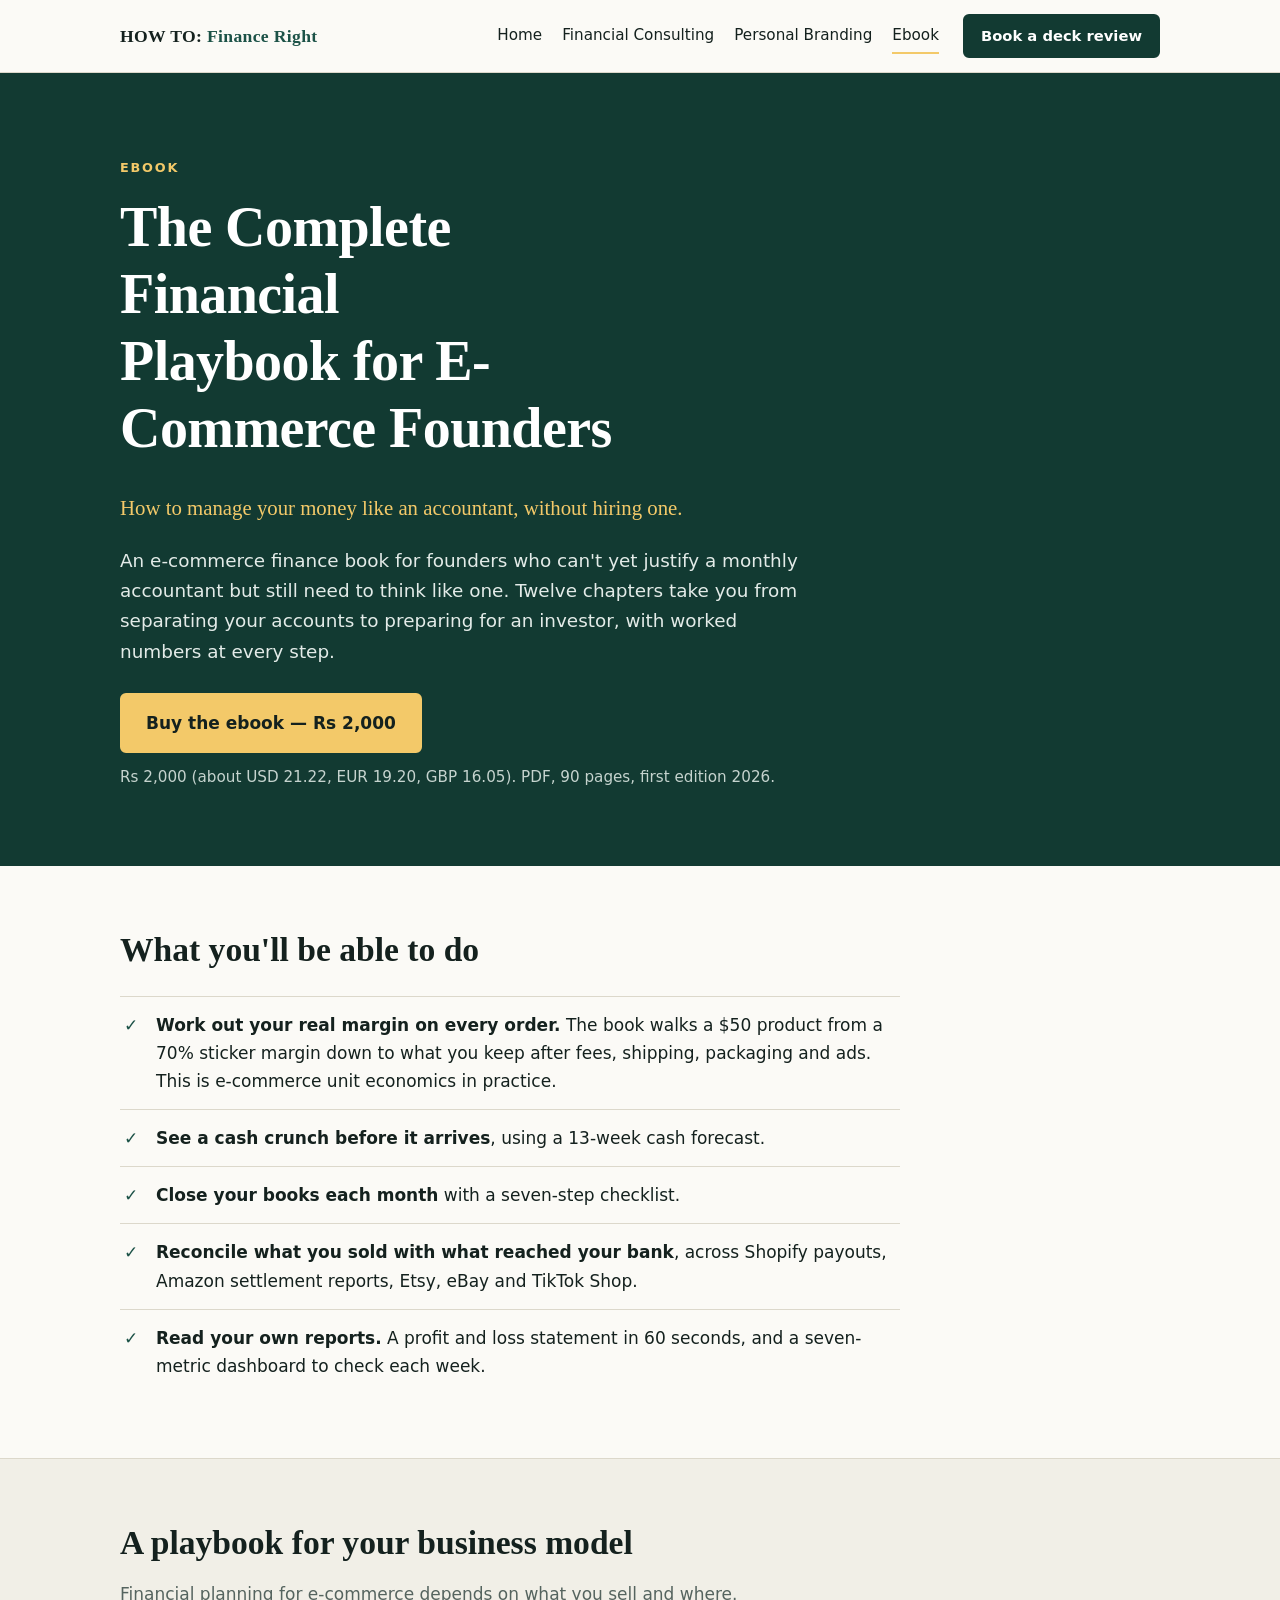
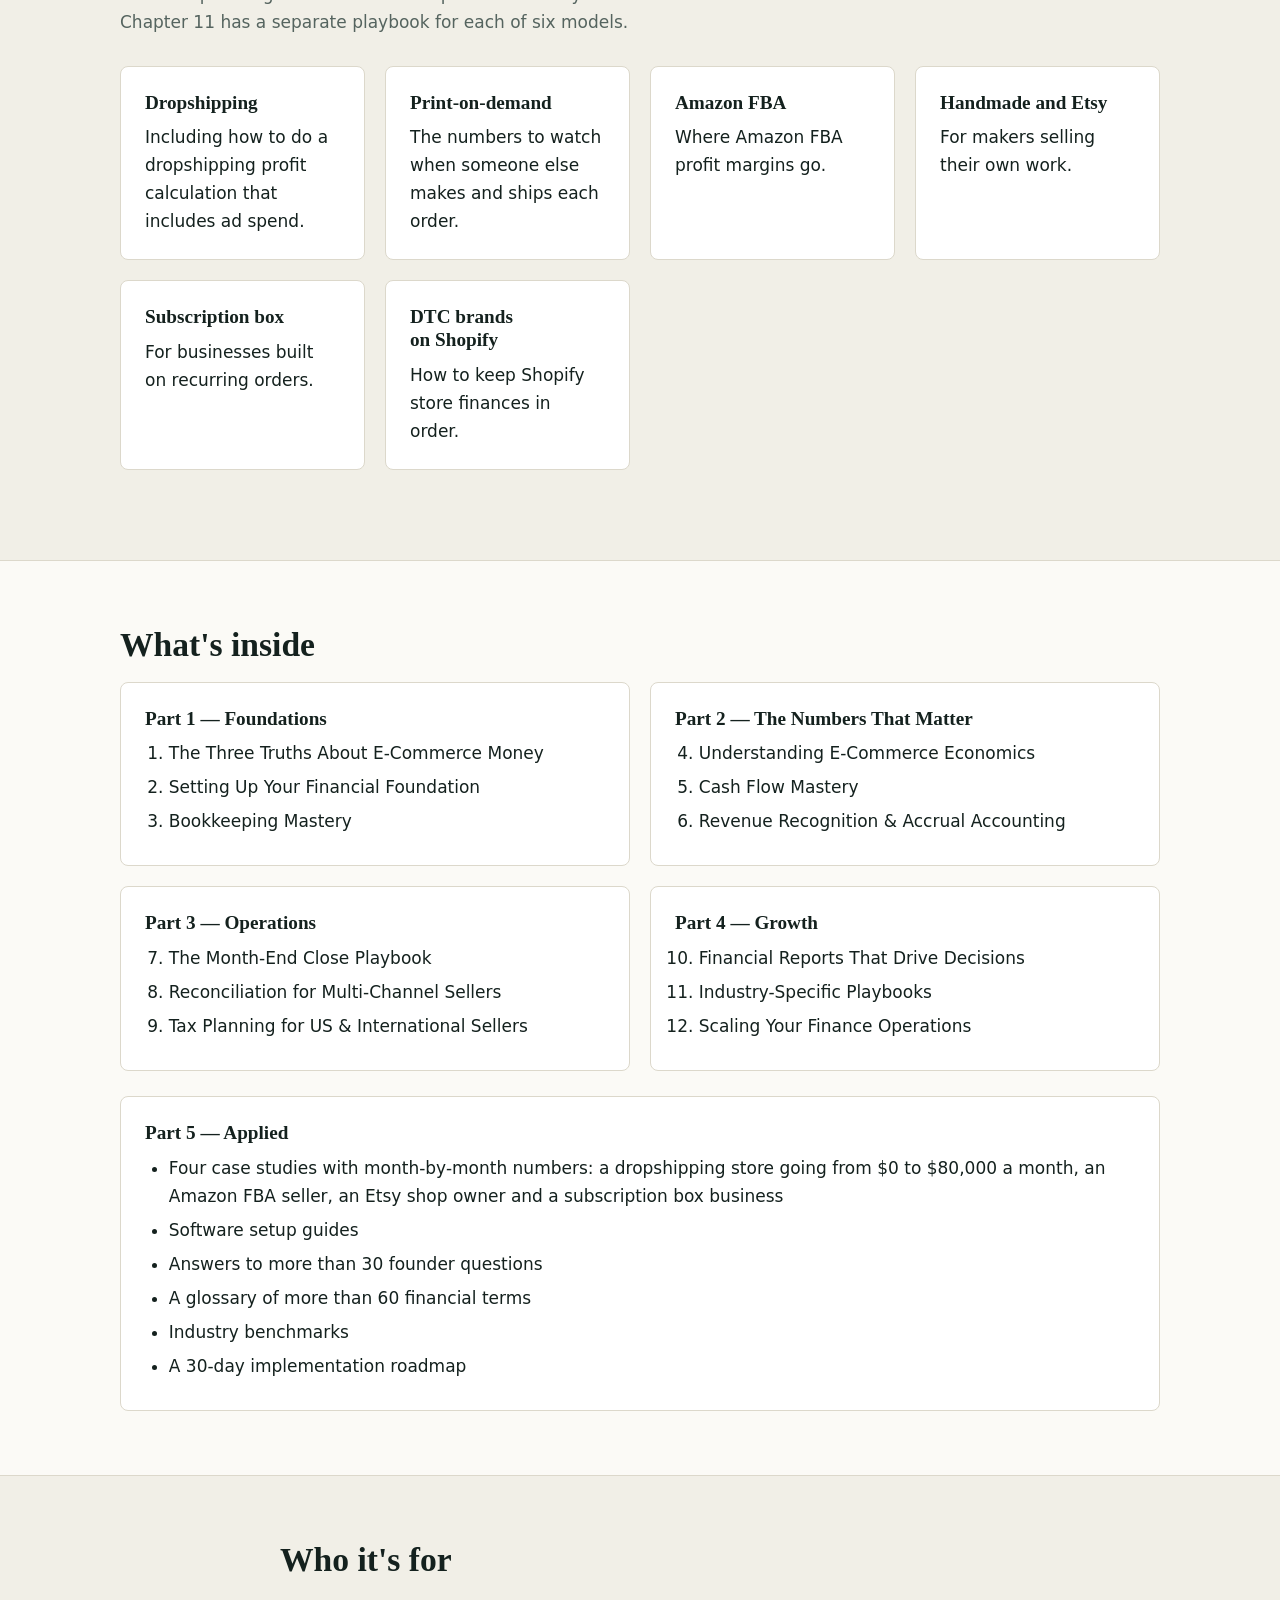
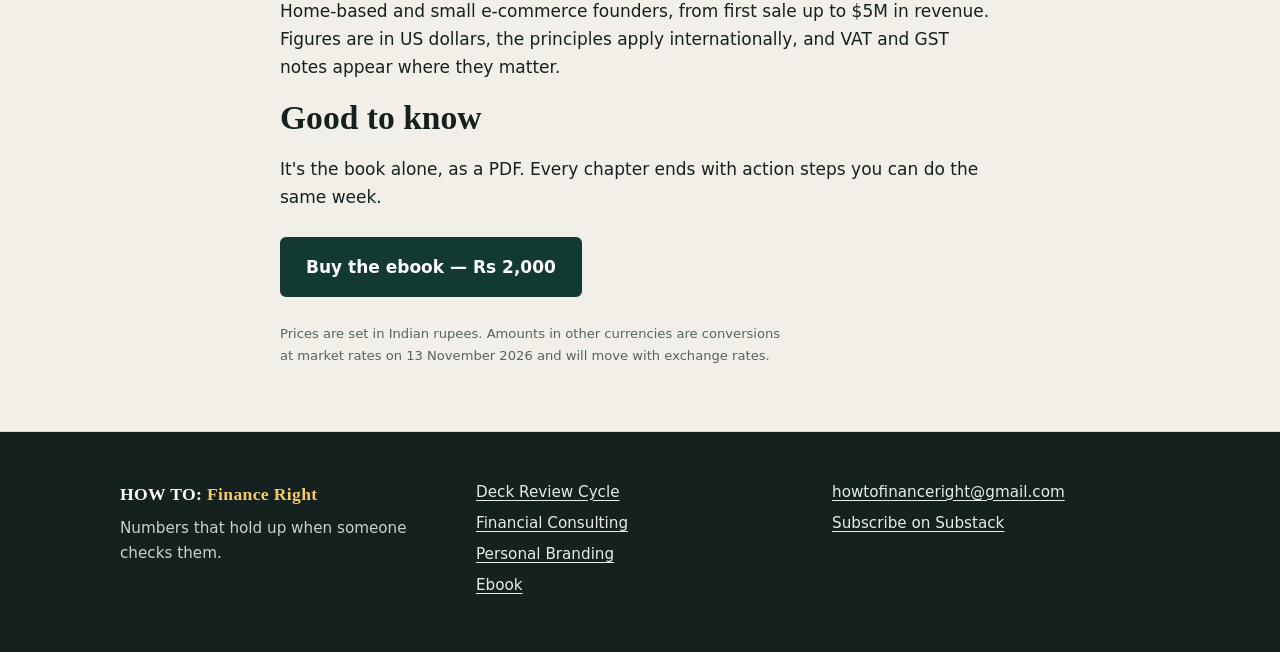
==== finance-right-site/ebook.html @ 841ba1ed "Build HOW TO: Finance Right static site Four static pages (Home, Financial Consulting, Personal Bran" ====
<!doctype html>
<html lang="en">
<head>
<meta charset="utf-8">
<meta name="viewport" content="width=device-width, initial-scale=1">
<title>E-Commerce Finance Book: The Complete Financial Playbook</title>
<meta name="description" content="An e-commerce finance book for founders: real margins, cash flow, month-end close and tax, across six business models from dropshipping to Shopify brands. Rs 2,000.">
<meta property="og:title" content="E-Commerce Finance Book: The Complete Financial Playbook">
<meta property="og:description" content="An e-commerce finance book for founders: real margins, cash flow, month-end close and tax, across six business models from dropshipping to Shopify brands. Rs 2,000.">
<meta property="og:type" content="website">
<meta property="og:site_name" content="HOW TO: Finance Right">
<link rel="icon" href="data:image/svg+xml,%3Csvg xmlns='http://www.w3.org/2000/svg' viewBox='0 0 32 32'%3E%3Crect width='32' height='32' rx='6' fill='%23123a32'/%3E%3Cpath d='M8 21l6-6 4 4 6-8' fill='none' stroke='%23f3c969' stroke-width='3' stroke-linecap='round' stroke-linejoin='round'/%3E%3C/svg%3E">
<link rel="stylesheet" href="styles.css">
</head>
<body>
<a class="skip" href="#main">Skip to content</a>
<header class="site-header">
  <div class="wrap bar">
    <a class="brand" href="index.html">HOW TO: <span>Finance Right</span></a>
    <nav aria-label="Main"><a href="index.html">Home</a><a href="financial-consulting.html">Financial Consulting</a><a href="personal-branding.html">Personal Branding</a><a href="ebook.html" aria-current="page">Ebook</a></nav>
    <a class="btn btn-small" href="https://topmate.io/dhriyati_nandu" target="_blank" rel="noopener">Book a deck review</a>
  </div>
</header>
<main id="main">

<section class="hero">
  <div class="wrap">
    <p class="eyebrow">Ebook</p>
    <h1>The Complete Financial Playbook for E-Commerce Founders</h1>
    <p class="sub">How to manage your money like an accountant, without hiring one.</p>
    <p class="lede">An e-commerce finance book for founders who can't yet justify a monthly accountant but still need to think like one. Twelve chapters take you from separating your accounts to preparing for an investor, with worked numbers at every step.</p>
    <p class="actions"><a class="btn" href="https://financeright.gumroad.com/" target="_blank" rel="noopener">Buy the ebook — Rs 2,000</a></p>
    <p class="price-note">Rs 2,000 (about USD 21.22, EUR 19.20, GBP 16.05). PDF, 90 pages, first edition 2026.</p>
  </div>
</section>

<section class="wrap section">
  <h2>What you'll be able to do</h2>
  <ul class="checks">
    <li><strong>Work out your real margin on every order.</strong> The book walks a $50 product from a 70% sticker margin down to what you keep after fees, shipping, packaging and ads. This is e-commerce unit economics in practice.</li>
    <li><strong>See a cash crunch before it arrives</strong>, using a 13-week cash forecast.</li>
    <li><strong>Close your books each month</strong> with a seven-step checklist.</li>
    <li><strong>Reconcile what you sold with what reached your bank</strong>, across Shopify payouts, Amazon settlement reports, Etsy, eBay and TikTok Shop.</li>
    <li><strong>Read your own reports.</strong> A profit and loss statement in 60 seconds, and a seven-metric dashboard to check each week.</li>
  </ul>
</section>

<section class="band">
  <div class="wrap section">
    <h2>A playbook for your business model</h2>
    <p class="section-intro">Financial planning for e-commerce depends on what you sell and where. Chapter 11 has a separate playbook for each of six models.</p>
    <div class="grid three">
      <div class="card"><h3>Dropshipping</h3><p>Including how to do a dropshipping profit calculation that includes ad spend.</p></div>
      <div class="card"><h3>Print-on-demand</h3><p>The numbers to watch when someone else makes and ships each order.</p></div>
      <div class="card"><h3>Amazon FBA</h3><p>Where Amazon FBA profit margins go.</p></div>
      <div class="card"><h3>Handmade and Etsy</h3><p>For makers selling their own work.</p></div>
      <div class="card"><h3>Subscription box</h3><p>For businesses built on recurring orders.</p></div>
      <div class="card"><h3>DTC brands on Shopify</h3><p>How to keep Shopify store finances in order.</p></div>
    </div>
  </div>
</section>

<section class="wrap section">
  <h2>What's inside</h2>
  <div class="grid two">
    <div class="card toc"><h3>Part 1 — Foundations</h3><ol start="1"><li>The Three Truths About E-Commerce Money</li><li>Setting Up Your Financial Foundation</li><li>Bookkeeping Mastery</li></ol></div>
    <div class="card toc"><h3>Part 2 — The Numbers That Matter</h3><ol start="4"><li>Understanding E-Commerce Economics</li><li>Cash Flow Mastery</li><li>Revenue Recognition &amp; Accrual Accounting</li></ol></div>
    <div class="card toc"><h3>Part 3 — Operations</h3><ol start="7"><li>The Month-End Close Playbook</li><li>Reconciliation for Multi-Channel Sellers</li><li>Tax Planning for US &amp; International Sellers</li></ol></div>
    <div class="card toc"><h3>Part 4 — Growth</h3><ol start="10"><li>Financial Reports That Drive Decisions</li><li>Industry-Specific Playbooks</li><li>Scaling Your Finance Operations</li></ol></div>
  </div>
  <div class="card toc wide">
    <h3>Part 5 — Applied</h3>
    <ul>
      <li>Four case studies with month-by-month numbers: a dropshipping store going from $0 to $80,000 a month, an Amazon FBA seller, an Etsy shop owner and a subscription box business</li>
      <li>Software setup guides</li>
      <li>Answers to more than 30 founder questions</li>
      <li>A glossary of more than 60 financial terms</li>
      <li>Industry benchmarks</li>
      <li>A 30-day implementation roadmap</li>
    </ul>
  </div>
</section>

<section class="band">
  <div class="wrap section narrow">
    <h2>Who it's for</h2>
    <p>Home-based and small e-commerce founders, from first sale up to $5M in revenue. Figures are in US dollars, the principles apply internationally, and VAT and GST notes appear where they matter.</p>
    <h2>Good to know</h2>
    <p>It's the book alone, as a PDF. Every chapter ends with action steps you can do the same week.</p>
    <p class="actions"><a class="btn" href="https://financeright.gumroad.com/" target="_blank" rel="noopener">Buy the ebook — Rs 2,000</a></p>
    <p class="fineprint">Prices are set in Indian rupees. Amounts in other currencies are conversions at market rates on 13 November 2026 and will move with exchange rates.</p>
  </div>
</section>

</main>
<footer class="site-footer">
  <div class="wrap foot">
    <div>
      <p class="brand">HOW TO: <span>Finance Right</span></p>
      <p>Numbers that hold up when someone checks them.</p>
    </div>
    <ul>
      <li><a href="index.html">Deck Review Cycle</a></li>
      <li><a href="financial-consulting.html">Financial Consulting</a></li>
      <li><a href="personal-branding.html">Personal Branding</a></li>
      <li><a href="ebook.html">Ebook</a></li>
    </ul>
    <ul>
      <li><a href="mailto:howtofinanceright@gmail.com">howtofinanceright@gmail.com</a></li>
      <li><a href="https://howtofinanceright.substack.com/" target="_blank" rel="noopener">Subscribe on Substack</a></li>
    </ul>
  </div>
</footer>
</body>
</html>
---- finance-right-site/styles.css ----
:root {
  --ink: #14211e;
  --muted: #55645f;
  --green: #123a32;
  --green-2: #1c5247;
  --gold: #f3c969;
  --paper: #fbfaf6;
  --band: #f1efe7;
  --line: #dcd8cb;
  --white: #ffffff;
  --serif: "Iowan Old Style", "Palatino Linotype", Palatino, Georgia, serif;
  --sans: system-ui, -apple-system, "Segoe UI", Roboto, "Helvetica Neue", Arial, sans-serif;
}

* { box-sizing: border-box; }

html { -webkit-text-size-adjust: 100%; }

body {
  margin: 0;
  background: var(--paper);
  color: var(--ink);
  font-family: var(--sans);
  font-size: 1.0625rem;
  line-height: 1.65;
}

a { color: var(--green-2); text-underline-offset: 3px; }
a:hover { color: var(--green); }
a:focus-visible, .btn:focus-visible { outline: 3px solid var(--gold); outline-offset: 3px; }

h1, h2, h3 { font-family: var(--serif); line-height: 1.2; margin: 0 0 0.5em; font-weight: 600; text-wrap: balance; }
h1 { font-size: clamp(2.1rem, 5.2vw, 3.5rem); letter-spacing: -0.01em; }
h2 { font-size: clamp(1.55rem, 3.2vw, 2.1rem); }
h3 { font-size: 1.2rem; }
p { margin: 0 0 1em; }

.wrap { max-width: 1080px; margin: 0 auto; padding: 0 20px; }
.section { padding-top: 64px; padding-bottom: 64px; }
.narrow { max-width: 760px; }
.center { text-align: center; }
.band { background: var(--band); border-block: 1px solid var(--line); }
.section-intro { color: var(--muted); max-width: 62ch; margin-bottom: 1.75em; }

.skip { position: absolute; left: -9999px; }
.skip:focus { left: 12px; top: 12px; background: var(--white); padding: 8px 12px; z-index: 10; }

/* Header */
.site-header { background: var(--paper); border-bottom: 1px solid var(--line); position: sticky; top: 0; z-index: 5; }
.bar { display: flex; align-items: center; gap: 12px 24px; flex-wrap: wrap; padding-top: 14px; padding-bottom: 14px; }
.brand { font-family: var(--serif); font-weight: 700; font-size: 1.1rem; color: var(--ink); text-decoration: none; letter-spacing: 0.02em; margin: 0; }
.brand span { color: var(--green-2); }
.site-header nav { display: flex; flex-wrap: wrap; gap: 4px 20px; margin-left: auto; }
.site-header nav a { color: var(--ink); text-decoration: none; font-size: 0.95rem; padding: 4px 0; border-bottom: 2px solid transparent; }
.site-header nav a:hover, .site-header nav a[aria-current="page"] { border-bottom-color: var(--gold); }

/* Buttons */
.btn {
  display: inline-block;
  background: var(--green);
  color: var(--white);
  text-decoration: none;
  font-weight: 600;
  padding: 14px 24px;
  border-radius: 6px;
  border: 2px solid var(--green);
  transition: background 0.15s ease;
}
.btn:hover { background: var(--green-2); border-color: var(--green-2); color: var(--white); }
.btn-small { padding: 8px 16px; font-size: 0.92rem; }
.btn-ghost { background: transparent; color: var(--green); }
.btn-ghost:hover { background: var(--green); color: var(--white); }
.actions { margin: 1.5em 0 0.75em; }

/* Hero */
.hero { background: var(--green); color: var(--white); padding: 84px 0 76px; }
.hero h1 { max-width: 18ch; }
.hero .eyebrow { color: var(--gold); text-transform: uppercase; letter-spacing: 0.14em; font-size: 0.8rem; font-weight: 700; margin-bottom: 1.2em; }
.hero .sub { font-family: var(--serif); font-size: 1.3rem; color: var(--gold); }
.hero .lede { font-size: 1.15rem; max-width: 60ch; color: #e3ebe8; }
.hero .btn { background: var(--gold); border-color: var(--gold); color: var(--ink); }
.hero .btn:hover { background: #f8d98e; border-color: #f8d98e; color: var(--ink); }
.hero .price-note { color: #c5d3ce; font-size: 0.95rem; margin: 0; }

/* Grids and cards */
.grid { display: grid; gap: 20px; margin-bottom: 1.5em; }
.grid.two { grid-template-columns: repeat(2, 1fr); }
.grid.three { grid-template-columns: repeat(auto-fit, minmax(240px, 1fr)); }
.grid.four { grid-template-columns: repeat(auto-fit, minmax(200px, 1fr)); }
.card { background: var(--white); border: 1px solid var(--line); border-radius: 8px; padding: 24px; }
.card p:last-child { margin-bottom: 0; }
.card .big { font-family: var(--serif); font-size: 3rem; line-height: 1; color: var(--green-2); margin-bottom: 0.2em; }
.link-card { display: flex; flex-direction: column; color: var(--ink); text-decoration: none; transition: border-color 0.15s ease, transform 0.15s ease; }
.link-card:hover { border-color: var(--green-2); transform: translateY(-2px); color: var(--ink); }
.link-card .tag { font-weight: 700; color: var(--green-2); }
.link-card .more { margin-top: auto; color: var(--green-2); font-weight: 600; }

.callout { border-left: 4px solid var(--gold); background: var(--white); padding: 20px 24px; border-radius: 0 8px 8px 0; margin-top: 1.5em; max-width: 760px; }
.callout p { margin: 0; }

/* Steps */
.steps { list-style: none; counter-reset: step; padding: 0; margin: 1.5em 0 0; display: grid; gap: 20px; grid-template-columns: repeat(auto-fit, minmax(220px, 1fr)); }
.steps li { counter-increment: step; border-top: 3px solid var(--green); padding-top: 16px; }
.steps li::before { content: "0" counter(step); font-family: var(--serif); font-size: 1.6rem; color: var(--green-2); display: block; margin-bottom: 0.3em; }
.steps p { margin: 0; color: var(--muted); }

/* Terms */
.terms { margin: 1.5em 0 0; display: grid; gap: 0; }
.terms > div { display: grid; grid-template-columns: minmax(200px, 1fr) 2fr; gap: 8px 32px; padding: 18px 0; border-top: 1px solid var(--line); }
.terms dt { font-family: var(--serif); font-weight: 600; font-size: 1.15rem; }
.terms dd { margin: 0; color: var(--muted); }

/* Lists */
.plain { padding-left: 1.3em; }
.plain li { margin-bottom: 0.3em; }
.checks { list-style: none; padding: 0; margin: 1.5em 0 0; max-width: 780px; }
.checks li { position: relative; padding: 14px 0 14px 36px; border-top: 1px solid var(--line); }
.checks li::before { content: "✓"; position: absolute; left: 4px; color: var(--green-2); font-weight: 700; }
.toc ol, .toc ul { margin: 0; padding-left: 1.4em; }
.toc li { margin-bottom: 0.35em; }
.toc.wide { margin-top: 20px; }

.price-note { color: var(--muted); font-size: 0.95rem; }
.fineprint { color: var(--muted); font-size: 0.82rem; max-width: 60ch; margin: 2em auto 0; }
.narrow:not(.center) .fineprint { margin-left: 0; }

/* Footer */
.site-footer { background: var(--ink); color: #c9d2cf; padding: 48px 0; font-size: 0.95rem; }
.site-footer .brand { color: var(--white); margin-bottom: 0.4em; }
.site-footer .brand span { color: var(--gold); }
.foot { display: grid; gap: 28px; grid-template-columns: repeat(auto-fit, minmax(220px, 1fr)); }
.site-footer ul { list-style: none; margin: 0; padding: 0; }
.site-footer li { margin-bottom: 0.4em; }
.site-footer a { color: #e6ecea; }
.site-footer a:hover { color: var(--gold); }

@media (max-width: 720px) {
  .section { padding-top: 44px; padding-bottom: 44px; }
  .hero { padding: 52px 0 48px; }
  .site-header { position: static; }
  .site-header nav { margin-left: 0; width: 100%; order: 3; }
  .bar .btn-small { margin-left: auto; }
  .terms > div { grid-template-columns: 1fr; }
  .grid.two { grid-template-columns: 1fr; }
}

@media (prefers-reduced-motion: reduce) {
  * { transition: none !important; }
}
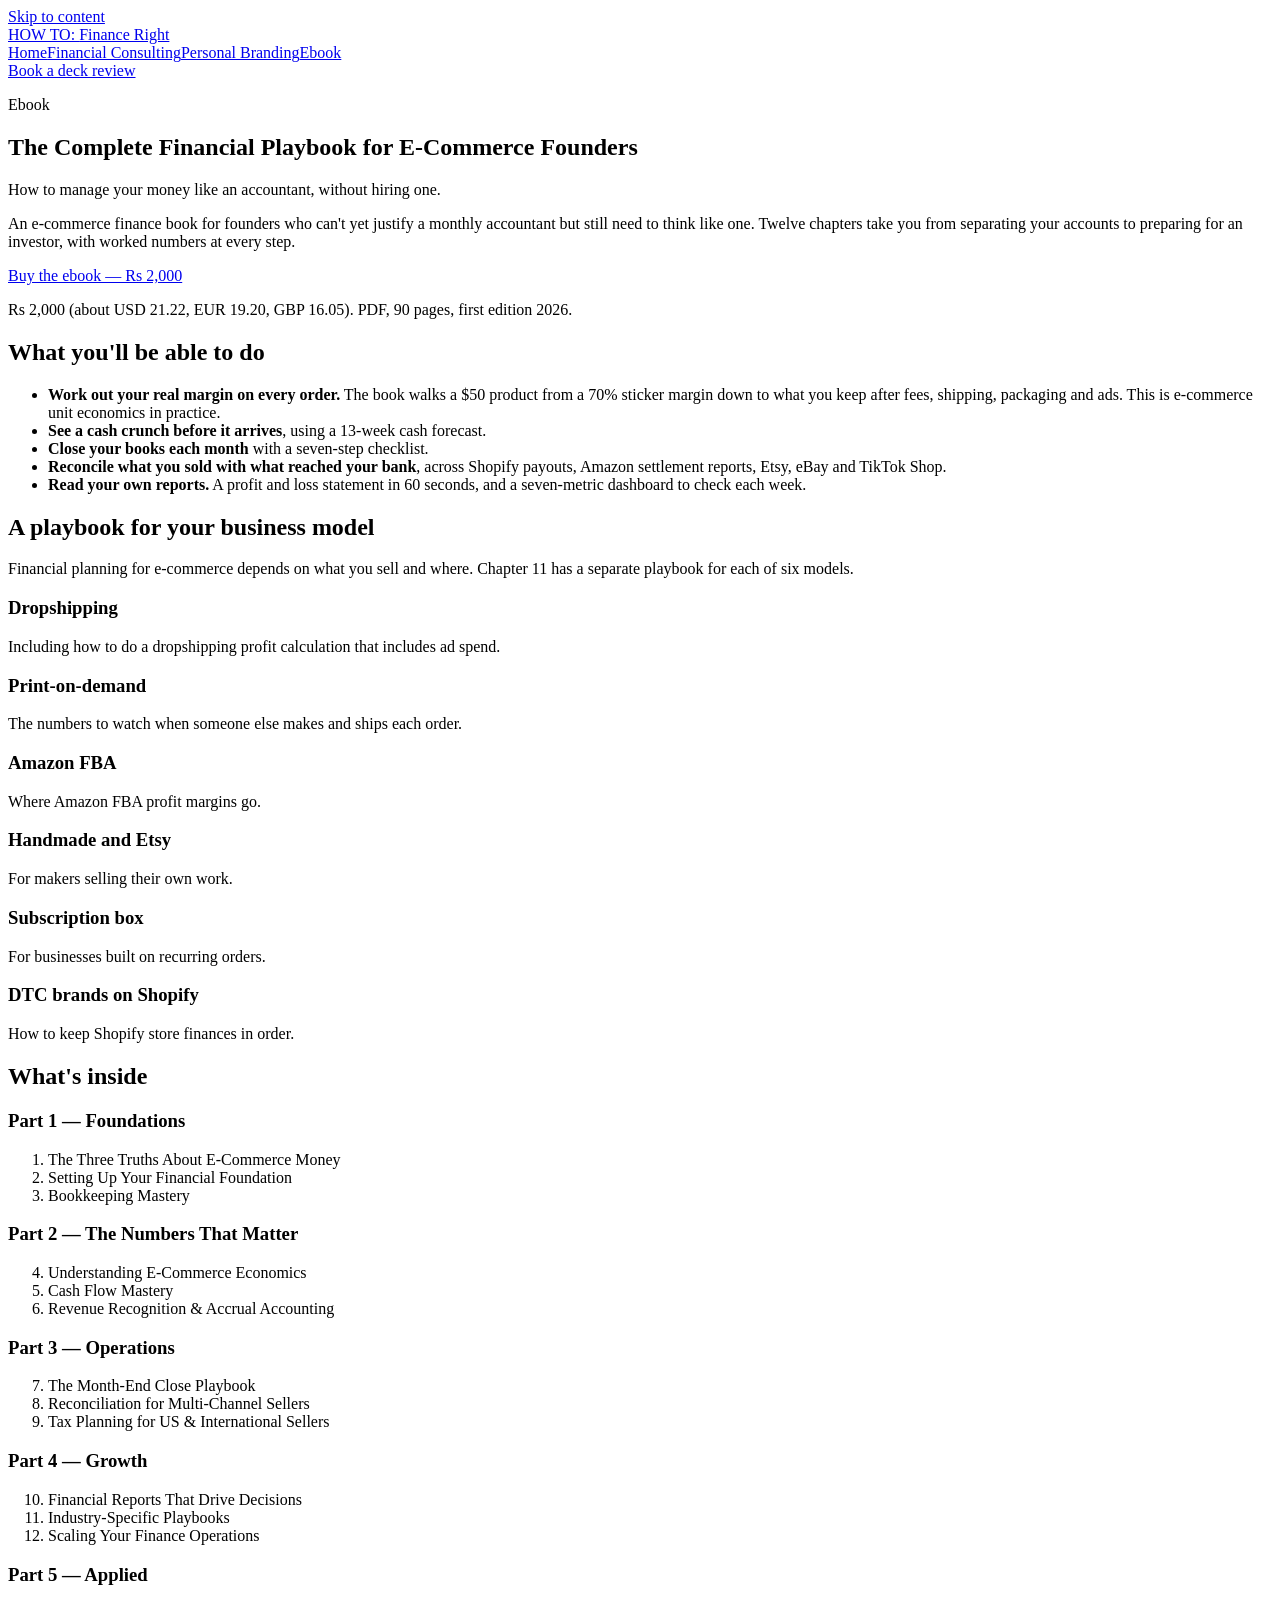
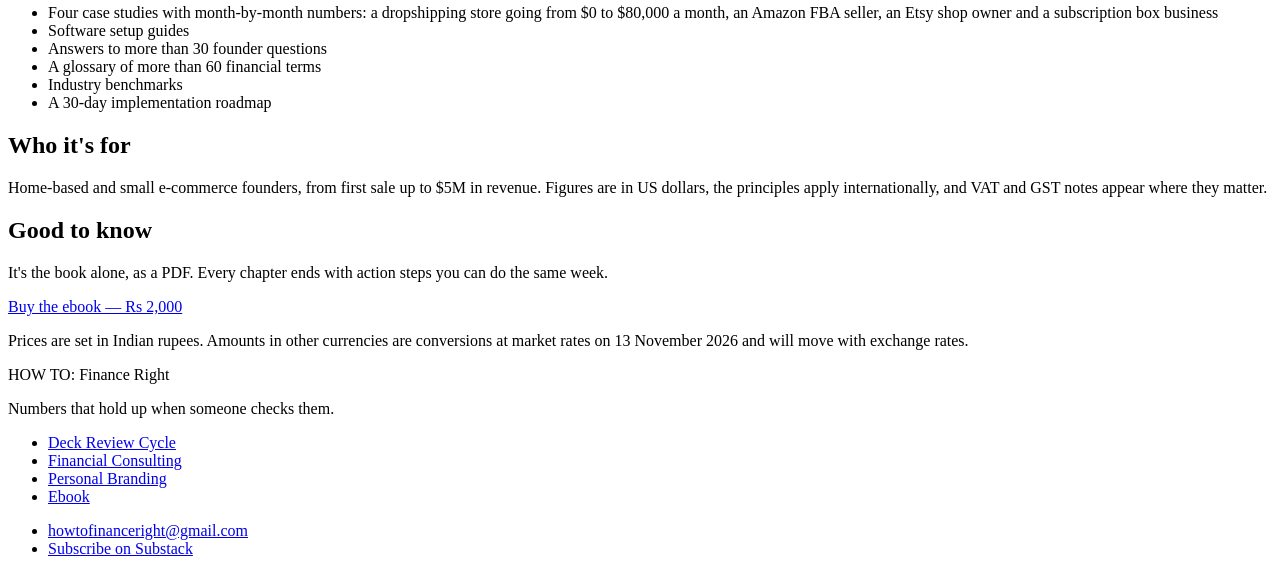
==== commit 12e79a06: "Prepare HOW TO: Finance Right site for launch Add canonical URLs, Open Graph and Twitter tags, share" ====
--- a/finance-right-site/ebook.html
+++ b/finance-right-site/ebook.html
@@ -9,15 +9,24 @@
 <meta property="og:description" content="An e-commerce finance book for founders: real margins, cash flow, month-end close and tax, across six business models from dropshipping to Shopify brands. Rs 2,000.">
 <meta property="og:type" content="website">
 <meta property="og:site_name" content="HOW TO: Finance Right">
+<link rel="canonical" href="https://dhriyatinandu.com/ebook">
+<meta property="og:url" content="https://dhriyatinandu.com/ebook">
+<meta property="og:image" content="https://dhriyatinandu.com/og-image.png">
+<meta property="og:image:width" content="1200">
+<meta property="og:image:height" content="630">
+<meta property="og:image:alt" content="HOW TO: Finance Right. Numbers that hold up when someone checks them.">
+<meta property="og:locale" content="en">
+<meta name="twitter:card" content="summary_large_image">
+<meta name="theme-color" content="#123a32">
 <link rel="icon" href="data:image/svg+xml,%3Csvg xmlns='http://www.w3.org/2000/svg' viewBox='0 0 32 32'%3E%3Crect width='32' height='32' rx='6' fill='%23123a32'/%3E%3Cpath d='M8 21l6-6 4 4 6-8' fill='none' stroke='%23f3c969' stroke-width='3' stroke-linecap='round' stroke-linejoin='round'/%3E%3C/svg%3E">
-<link rel="stylesheet" href="styles.css">
+<link rel="stylesheet" href="/styles.css">
 </head>
 <body>
 <a class="skip" href="#main">Skip to content</a>
 <header class="site-header">
   <div class="wrap bar">
-    <a class="brand" href="index.html">HOW TO: <span>Finance Right</span></a>
-    <nav aria-label="Main"><a href="index.html">Home</a><a href="financial-consulting.html">Financial Consulting</a><a href="personal-branding.html">Personal Branding</a><a href="ebook.html" aria-current="page">Ebook</a></nav>
+    <a class="brand" href="/">HOW TO: <span>Finance Right</span></a>
+    <nav aria-label="Main"><a href="/">Home</a><a href="/financial-consulting">Financial Consulting</a><a href="/personal-branding">Personal Branding</a><a href="/ebook" aria-current="page">Ebook</a></nav>
     <a class="btn btn-small" href="https://topmate.io/dhriyati_nandu" target="_blank" rel="noopener">Book a deck review</a>
   </div>
 </header>
@@ -100,10 +109,10 @@
       <p>Numbers that hold up when someone checks them.</p>
     </div>
     <ul>
-      <li><a href="index.html">Deck Review Cycle</a></li>
-      <li><a href="financial-consulting.html">Financial Consulting</a></li>
-      <li><a href="personal-branding.html">Personal Branding</a></li>
-      <li><a href="ebook.html">Ebook</a></li>
+      <li><a href="/">Deck Review Cycle</a></li>
+      <li><a href="/financial-consulting">Financial Consulting</a></li>
+      <li><a href="/personal-branding">Personal Branding</a></li>
+      <li><a href="/ebook">Ebook</a></li>
     </ul>
     <ul>
       <li><a href="mailto:howtofinanceright@gmail.com">howtofinanceright@gmail.com</a></li>
